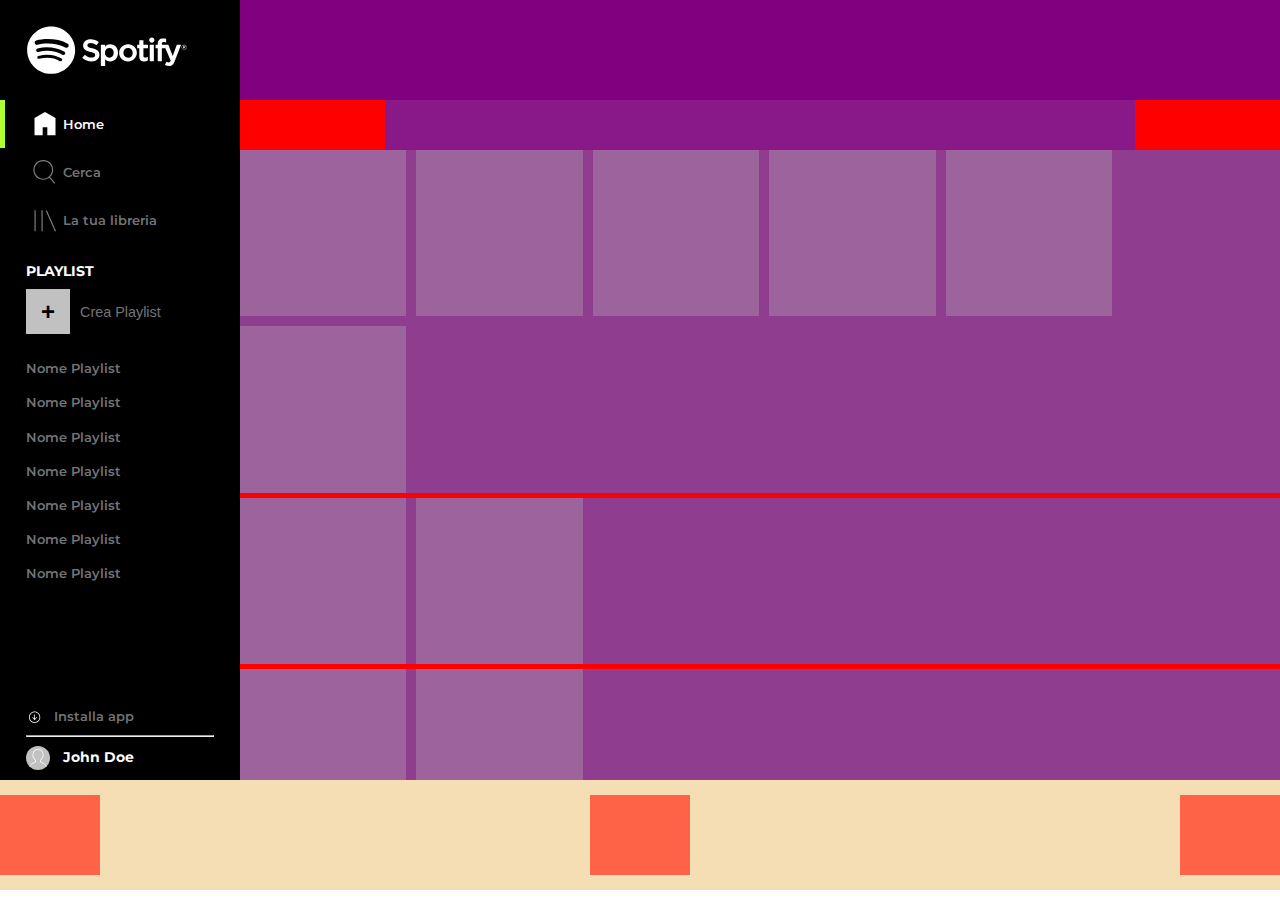
==== index.html @ 7b205184 "Agg. stile e contenuti sezione account della sidebar" ====
<!DOCTYPE html>
<html lang="en">
<head>
    <meta charset="UTF-8">
    <meta http-equiv="X-UA-Compatible" content="IE=edge">
    <meta name="viewport" content="width=device-width, initial-scale=1.0">
    <title>Spotify</title>

    <link rel="icon" type="image/x-icon" href="/img/favicon.ico">

    <!-- CSS -->
    <link rel="stylesheet" href="css/style.css">

    <!-- FontAwesome -->
    <link rel="stylesheet" href="https://cdnjs.cloudflare.com/ajax/libs/font-awesome/6.2.1/css/all.min.css">

    <!-- Font: Montserrat  |  Weights: 400, 500, 600, 700-->
    <link rel="preconnect" href="https://fonts.googleapis.com">
    <link rel="preconnect" href="https://fonts.gstatic.com" crossorigin>
    <link href="https://fonts.googleapis.com/css2?family=Montserrat:wght@400;500;600;700;800&display=swap" rel="stylesheet"> 
</head>
<body>
    <div id="content" class="clearfix">
        <aside>
            <div id="logoContainer">
                <a href="#">
                    <img src="img/logo.svg" alt="Spotify-logo">
                </a>
                <a href="#">
                    <img src="img/logo-small.svg" alt="Spotify-logo-small">
                </a>
            </div> <!-- /logoContainer-->
            <nav id="navbar">
                <ul>
                    <li class="active">
                        <a href="#">
                            <img src="img/home.svg" alt="nav-home">
                            <span>Home</span>
                        </a>
                    </li>
                    <li>
                        <a href="#">
                            <img src="img/search.svg" alt="nav-search">
                            <span>Cerca</span>
                        </a>
                    </li>
                    <li>
                         <a href="#">
                            <img src="img/libreria.svg" alt="nav-library">
                            <span>La tua libreria</span>
                        </a>
                    </li>
                </ul>
            </nav>
            <div id="playlistContainer">
                <h2>PLAYLIST</h2>
                <button>
                    <span>+</span>
                    Crea Playlist
                </button>
                <ul>
                    <li>
                        <a href="#">Nome Playlist</a>
                    </li>
                    <li>
                        <a href="#">Nome Playlist</a>
                    </li>
                    <li>
                        <a href="#">Nome Playlist</a>
                    </li>
                    <li>
                        <a href="#">Nome Playlist</a>
                    </li>
                    <li>
                        <a href="#">Nome Playlist</a>
                    </li>
                    <li>
                        <a href="#">Nome Playlist</a>
                    </li>
                    <li>
                        <a href="#">Nome Playlist</a>
                    </li>
                </ul>
            </div> <!-- /playlistContainer-->
            <div id="accountContainer">
                <a href="#">
                    <img src="img/download.svg" alt="download">
                    Installa app
                </a>
                <hr>
                <div id="account">
                    <span>
                        <img src="img/profile.svg" alt="profile">
                    </span>
                    John Doe
                </div>
            </div>
        </aside><main> <!-- per eliminare i 4px dovuti all'inline block su aside e main-->
            <div id="banner"></div> <!-- /banner-->
            <nav></nav>
            <div class="category">
                <div class="card"></div>
                <div class="card"></div>
                <div class="card"></div>
                <div class="card"></div>
                <div class="card"></div>
                <div class="card"></div>
            </div> <!-- /category-->

            <div class="category">
                <div class="card"></div>
                <div class="card"></div>
            </div> <!-- /category-->

            <div class="category">
                <div class="card"></div>
                <div class="card"></div>
            </div> <!-- /category-->
        </main>
    </div> <!-- /content-->

    <div id="player">
        <div></div>
        <div></div>
        <div></div>
    </div> <!-- /player-->
</body>
</html>
---- css/style.css ----
/* CSS RESET */
* {
    margin: 0;
    padding: 0;
    box-sizing: border-box;
}

/* Approccio Desktop First */

/* Regole Generali */
:root {
    /* Spazi */
    --spacingExtraSmall: 0.6rem;
    --spacingSmall: 1.1rem;
    --spacingMedium: 1.6rem;
    --spacingLarge: 2.8rem;

    /* Colori */
    --textColorPrimary: #ffffff;
    --textColorSecondary: #727479;

    --secondaryColor: #c1c1c1;
    --activeColor: #adff2f;

    --asideBg: #000000;
    --mainBg: #141922;
    --playerBg: #282828;

    /* 
    white: titoli, icone:active, icone(player)
    #727479: sottotitoli, icone:inactive, progress bar bg
    #c1c1c1: progress bar completed, add playlist button
    black: aside
    ##141922: main-bg
    #adff2f: active state
    #282828: player bg
    */

    /* Font Size */
    --fSize-2: 0.8rem;
    --fSize-3: 0.9rem;
}

body {
    font-family: 'Montserrat', sans-serif;
}

.clearfix::after {
    content: "";
    clear: both;
    display: table;
}

a {
    text-decoration: none;
}

h2 {
    color: var(--textColorPrimary);
}

/* --- CONTENT --- */
#content {
    background-color: aquamarine;
    height: calc(100vh - 120px); /* 120px = altezza player*/
}

#content > * {
    display: inline-block;
    height: 100%;
    float: left;
}

/* aside */
#content > aside {
    width: 240px;
    background-color: var(--asideBg);

    min-height: 500px;

    font-weight: 600;
    position: relative;
}

#content > aside #logoContainer {
    height: 100px;
    padding: var(--spacingMedium);
}

#content #logoContainer a:last-child{
    display: none;
}

#content #logoContainer img {
    height: 100%;
}

/* questo vale sia per la lista del nav che per quella delle playlist */
#content > aside ul li a {
    display: inline-block;
    width: 100%;

    font-size: var(--fSize-2);
    color: var(--textColorSecondary);
    transition: all 0.1s;

    padding: var(--spacingExtraSmall) 0;
    padding-left: var(--spacingMedium);
}

#content > aside #navbar a {
    border-left: 5px solid transparent;
}

#content > aside #navbar a > * {
    vertical-align: middle;
}

#content > aside #navbar ul li a img {
    width: 1.8rem;
    filter: brightness(0.5);
}

#content > aside #playlistContainer {
    margin-top: var(--spacingSmall);
}

#content > aside #playlistContainer h2 {
    font-size: var(--fSize-3);
    margin-left: var(--spacingMedium);
    margin-bottom: var(--spacingExtraSmall);
}

#content > aside #playlistContainer button {
    font-size: var(--fSize-3);
    color: var(--textColorSecondary);
    
    display: flex;
    align-items: center;

    border: none;
    background: none;
    cursor: pointer;

    padding-right: var(--spacingExtraSmall);
    margin-left: var(--spacingMedium);
    margin-bottom: var(--spacingSmall);
}

#content > aside #playlistContainer button  span{
    height: var(--spacingLarge);
    aspect-ratio: 1/1;

    background-color: var(--secondaryColor);
    
    font-size: 1.5rem;
    font-weight: bold;
    color: #000000;

    display: flex;
    align-items: center;
    justify-content: center;

    margin-right: var(--spacingExtraSmall);
}

#content > aside #accountContainer {
    position: absolute;
    bottom: 0;
    left: 0;

    width: 100%;

    /* background-color: rgb(88, 215, 88); */
    padding: 0 var(--spacingMedium);
    padding-bottom: var(--spacingExtraSmall);
}

#content > aside #accountContainer > a {
    font-size: var(--fSize-2);
    color: var(--textColorSecondary);
}

#content > aside #accountContainer > a img {
    width: 15px;
    margin-right: var(--spacingExtraSmall);
}

#content > aside #accountContainer > a > *{
   vertical-align: middle;
}
#content > aside #accountContainer hr {
    margin: var(--spacingExtraSmall) 0;
}

#content > aside #accountContainer #account {
    font-size: var(--fSize-3);
    color: var(--textColorPrimary);
    font-weight: 700;
}

#content > aside > div:last-child > #account *{
    vertical-align: middle;
 }

 #content > aside > div:last-child > #account span{
    display: inline-block;
    width: 1.5rem;
    aspect-ratio: 1/1;
    padding: 3px;
    border-radius: 50%;
    background-color: var(--secondaryColor);
    margin-right: var(--spacingExtraSmall);
    overflow: hidden;
 }

#content > aside > div:last-child > #account img {
    width: 100%;
}


/* hover elementi navbar laterale */
#content > aside ul li:hover a {
    color: white;
}

#content > aside nav ul li:hover img {
    filter: brightness(1);
}

/* versione active degli elementi della navbar laterale */
#content > aside #navbar ul li.active a {
    color: var(--textColorPrimary);
    border-color: var(--activeColor);
}

#content > aside #navbar ul li.active a img {
    filter: brightness(1);
}

/* hover pulsante crea playlist */
#content > aside #playlistContainer button:hover {
    background-color: var(--secondaryColor);
}

/* main */
#content > main {
    width: calc(100vw - 240px); /* 250px = larghezza aside*/
    background-color: red;
    overflow: auto;
}

#content > main #banner {
    height: 100px;
    position: sticky;
    top: 0;
    left: 0;

    background-color: purple;
}

#content > main nav {
    max-width: 750px;
    width: 90%;
    margin: 0 auto;

    height: 50px;
    background-color: rgb(137, 25, 137);
}

main .category {
    background-color: rgb(143, 61, 143);
    margin-bottom: 5px;
    display: flex;
    gap: 10px;
    flex-wrap: wrap;
}

main .category .card {
    width: 13vw;
    height: 13vw;
    background-color: rgb(156, 99, 156);
}

/* --- PLAYER --- */
#player {
    background-color: wheat;
    height: 110px;
    width: 100vw;

    display: flex;
    justify-content: space-between;
    align-items: center;
}

#player > div {
    width: 100px;
    height: 80px;
    background-color: tomato;
}





/* Visualizzazione Medium (tablet) */
@media screen and (max-width: 768px) {
    main .category .card {
        width: 15vw;
        height: 15vw;
    }
}

/* Visualizzazione Small (smartphone) */
@media screen and (max-width: 600px) {
    main .category .card {
        width: 24vw;
        height: 24vw;
    }
}

/* Visualizzazione Extra Small (small smartphone) */
@media screen and (max-width: 500px) {
    #content > aside {
        width: fit-content;
    }
    #content > main {
        width: calc(100vw - 50px); /* 50px = larghezza aside*/
    }
    main .category .card {
        width: 38vw;
        height: 38vw;
    }

    #content aside #logoContainer {
        padding: 0 var(--spacingExtraSmall);
        padding-top: var(--spacingExtraSmall);
        height: unset;
    }

    #content #logoContainer a:first-child {
        display: none;
    }
    #content #logoContainer a:last-child {
        display: block;
    }
    #content aside nav ul li a {
        padding-left: var(--spacingExtraSmall);
        padding-right: var(--spacingExtraSmall);

        border-left: none;
    }
    #content aside nav ul span {
        display: none;
    }
    #playlistContainer {
        display: none;
    }
    /* #content > aside > div:last-child #text{
        display: none;
    } */
}
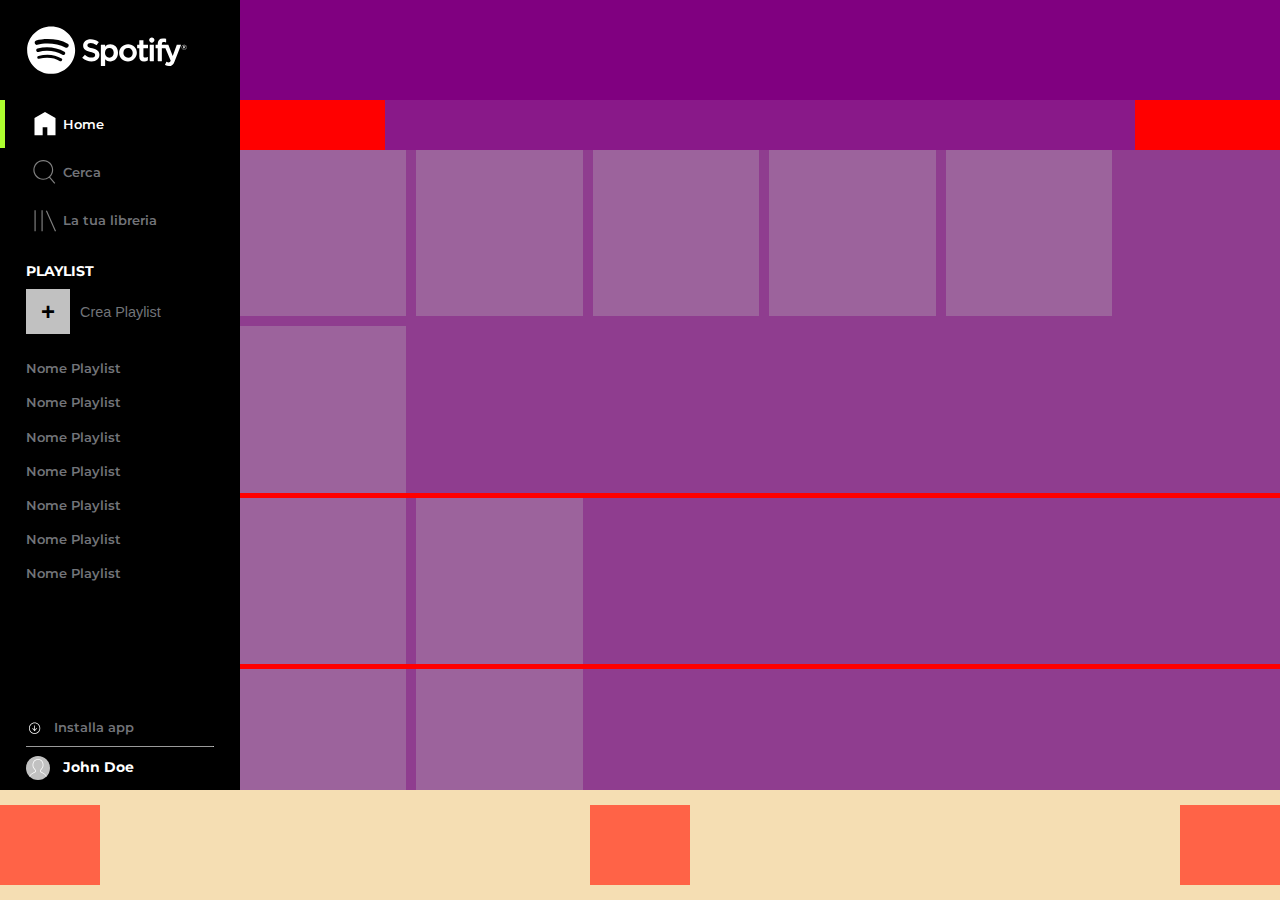
==== commit 097bfd51: "Agg. contenuto e stile per:" ====
--- a/index.html
+++ b/index.html
@@ -95,7 +95,8 @@
                     John Doe
                 </div>
             </div>
-        </aside><main> <!-- per eliminare i 4px dovuti all'inline block su aside e main-->
+        </aside>
+        <main>
             <div id="banner"></div> <!-- /banner-->
             <nav></nav>
             <div class="category">
--- a/css/style.css
+++ b/css/style.css
@@ -62,11 +62,10 @@
 /* --- CONTENT --- */
 #content {
     background-color: aquamarine;
-    height: calc(100vh - 120px); /* 120px = altezza player*/
+    height: calc(100vh - 110px); /* 120px = altezza player*/
 }
 
 #content > * {
-    display: inline-block;
     height: 100%;
     float: left;
 }
@@ -171,7 +170,6 @@
 
     width: 100%;
 
-    /* background-color: rgb(88, 215, 88); */
     padding: 0 var(--spacingMedium);
     padding-bottom: var(--spacingExtraSmall);
 }
@@ -179,6 +177,7 @@
 #content > aside #accountContainer > a {
     font-size: var(--fSize-2);
     color: var(--textColorSecondary);
+    transition: all 0.1s;
 }
 
 #content > aside #accountContainer > a img {
@@ -186,41 +185,40 @@
     margin-right: var(--spacingExtraSmall);
 }
 
-#content > aside #accountContainer > a > *{
+#content > aside #accountContainer > * > *{
    vertical-align: middle;
 }
 #content > aside #accountContainer hr {
     margin: var(--spacingExtraSmall) 0;
+    border-bottom: none;
 }
 
 #content > aside #accountContainer #account {
     font-size: var(--fSize-3);
     color: var(--textColorPrimary);
     font-weight: 700;
-}
-
-#content > aside > div:last-child > #account *{
-    vertical-align: middle;
- }
-
- #content > aside > div:last-child > #account span{
+    cursor: pointer;
+}
+
+ #content > aside #accountContainer #account span{
     display: inline-block;
     width: 1.5rem;
     aspect-ratio: 1/1;
     padding: 3px;
     border-radius: 50%;
+
     background-color: var(--secondaryColor);
     margin-right: var(--spacingExtraSmall);
     overflow: hidden;
  }
 
-#content > aside > div:last-child > #account img {
+#content > aside #accountContainer #account span img {
     width: 100%;
 }
 
-
 /* hover elementi navbar laterale */
-#content > aside ul li:hover a {
+#content > aside ul li:hover a,
+#content > aside #accountContainer > a:hover {
     color: white;
 }
 
@@ -247,7 +245,7 @@
 #content > main {
     width: calc(100vw - 240px); /* 250px = larghezza aside*/
     background-color: red;
-    overflow: auto;
+    overflow-x: auto;
 }
 
 #content > main #banner {
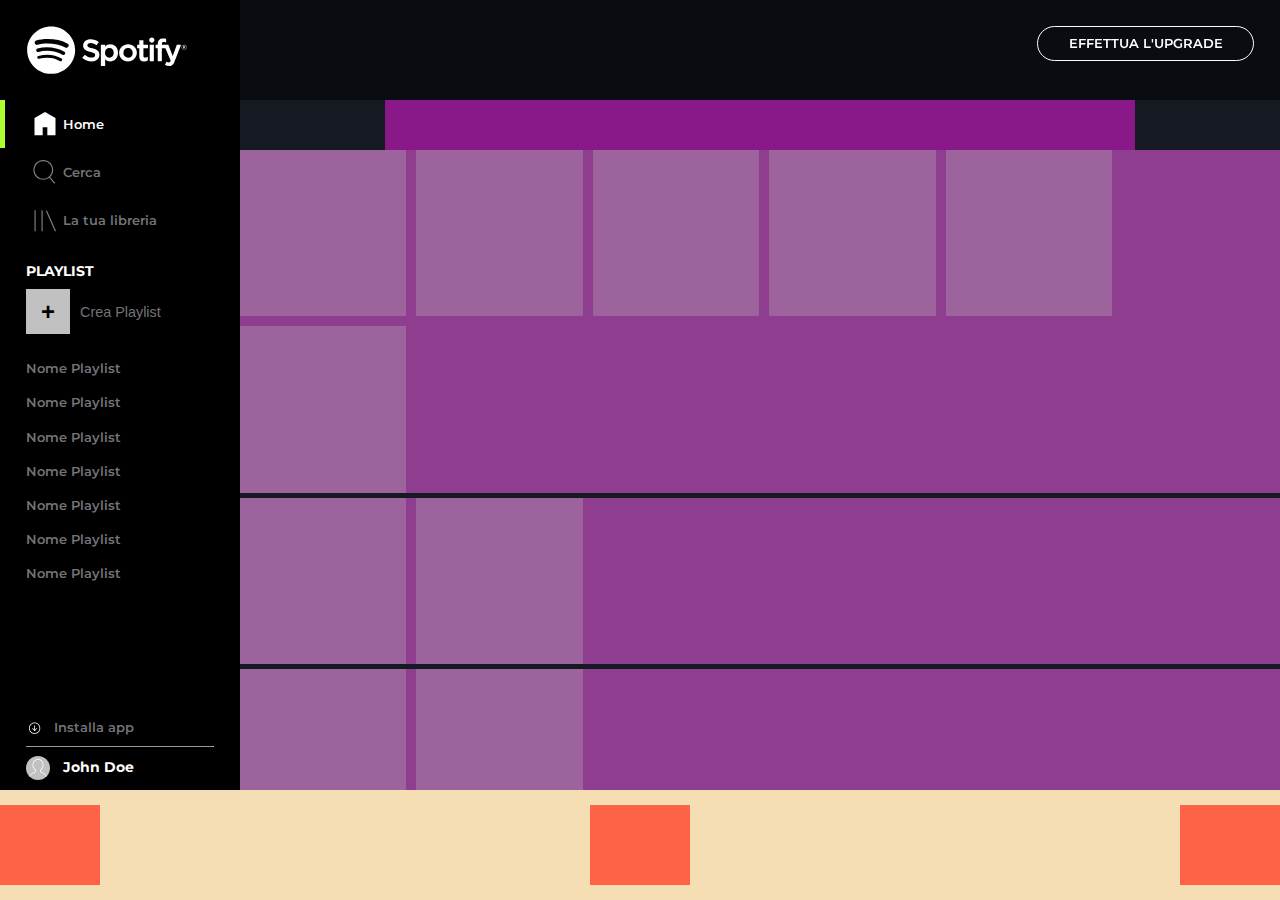
==== commit 944e79c6: "Agg. contenuto e stile banner del main" ====
--- a/index.html
+++ b/index.html
@@ -96,8 +96,11 @@
                 </div>
             </div>
         </aside>
+
         <main>
-            <div id="banner"></div> <!-- /banner-->
+            <div id="banner">
+                <a class="btn" href="#">effettua l'upgrade</a>
+            </div> <!-- /banner-->
             <nav></nav>
             <div class="category">
                 <div class="card"></div>
--- a/css/style.css
+++ b/css/style.css
@@ -244,7 +244,7 @@
 /* main */
 #content > main {
     width: calc(100vw - 240px); /* 250px = larghezza aside*/
-    background-color: red;
+    background-color: var(--mainBg);
     overflow-x: auto;
 }
 
@@ -254,7 +254,26 @@
     top: 0;
     left: 0;
 
-    background-color: purple;
+    background-color: rgba(0, 0, 0, 0.5);
+    text-align: right;
+
+    padding: var(--spacingMedium);
+}
+
+#content > main #banner .btn {
+    display: inline-block;
+    color: var(--textColorPrimary);
+    font-size: var(--fSize-2);
+    font-weight: 600;
+    text-transform: uppercase;
+
+    border: 1px solid currentColor;
+    border-radius: 20px;
+    padding: 0.7em 2.4em;
+}
+
+#banner .btn:hover {
+    transform: scale(1.15);
 }
 
 #content > main nav {
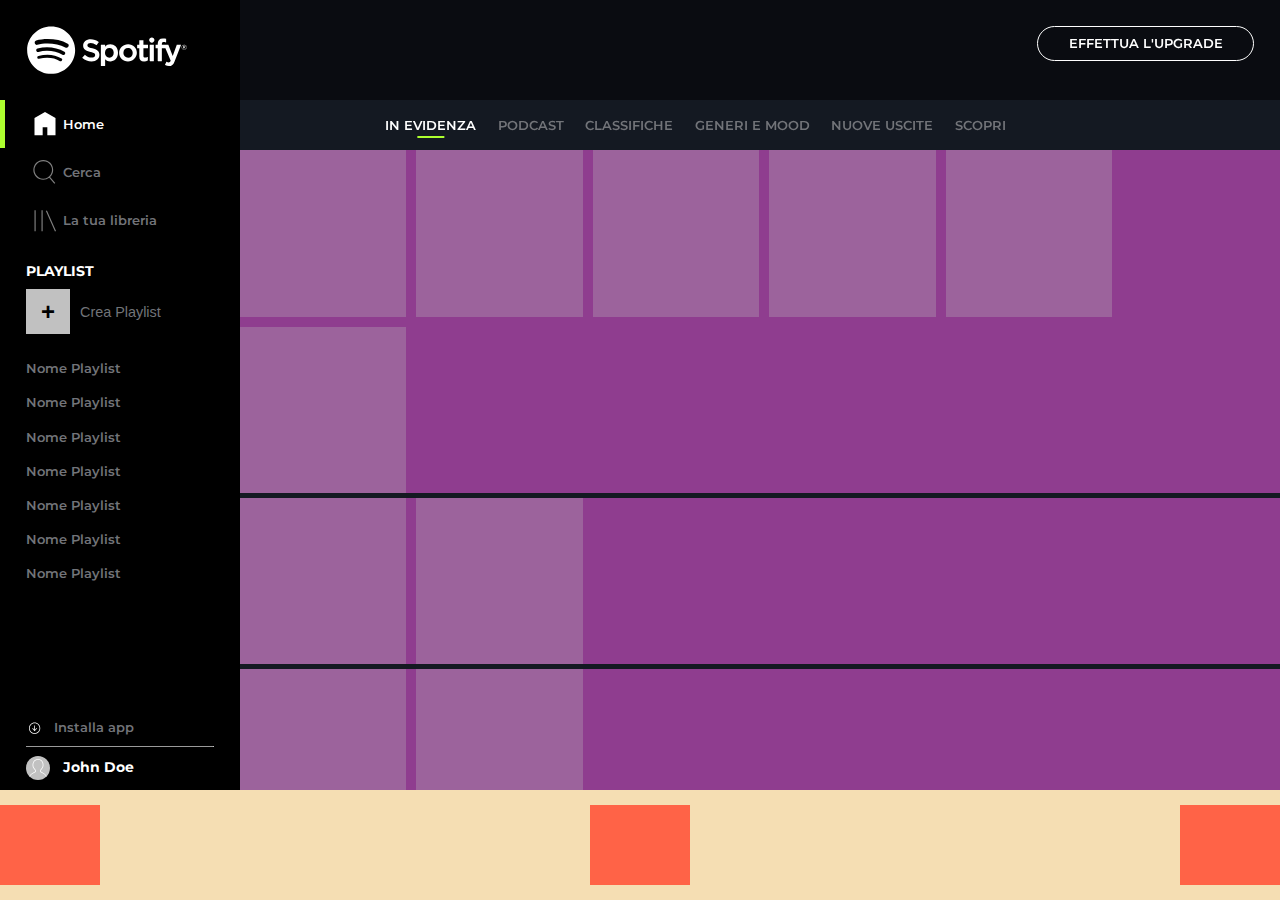
==== commit 8c9bfc98: "-Agg contenuto e stile selector categorie del main -Agg. effetti elementi selector categorie del mai" ====
--- a/index.html
+++ b/index.html
@@ -101,7 +101,16 @@
             <div id="banner">
                 <a class="btn" href="#">effettua l'upgrade</a>
             </div> <!-- /banner-->
-            <nav></nav>
+            <nav class="categorySelector">
+                <ul>
+                    <li class="active">in evidenza</li>
+                    <li>podcast</li>
+                    <li>classifiche</li>
+                    <li>generi e mood</li>
+                    <li>nuove uscite</li>
+                    <li>scopri</li>
+                </ul>
+            </nav>
             <div class="category">
                 <div class="card"></div>
                 <div class="card"></div>
--- a/css/style.css
+++ b/css/style.css
@@ -107,6 +107,10 @@
     padding-left: var(--spacingMedium);
 }
 
+#content > aside #navbar li {
+    position: relative;
+}
+
 #content > aside #navbar a {
     border-left: 5px solid transparent;
 }
@@ -222,14 +226,23 @@
     color: white;
 }
 
-#content > aside nav ul li:hover img {
+#content > aside #navbar ul li:hover img {
     filter: brightness(1);
 }
 
 /* versione active degli elementi della navbar laterale */
 #content > aside #navbar ul li.active a {
     color: var(--textColorPrimary);
-    border-color: var(--activeColor);
+}
+
+#content > aside #navbar ul li.active::before {
+    content: '';
+    position: absolute;
+    top: 0;
+    left: 0;
+    height: 100%;
+    width: 5px;
+    background-color: var(--activeColor);
 }
 
 #content > aside #navbar ul li.active a img {
@@ -276,13 +289,47 @@
     transform: scale(1.15);
 }
 
-#content > main nav {
+#content > main .categorySelector {
     max-width: 750px;
     width: 90%;
     margin: 0 auto;
-
-    height: 50px;
-    background-color: rgb(137, 25, 137);
+}
+
+#content > main .categorySelector li {
+    display: inline-block;
+    list-style: none;
+    text-transform: uppercase;
+    font-size: var(--fSize-2);
+    font-weight: 600;
+    color: var(--textColorSecondary);
+
+    padding: var(--spacingSmall) 0;
+    margin-right: var(--spacingSmall);
+
+    position: relative;
+    cursor: pointer;
+}
+
+/* stato active e hover degli elementi della navbar delle categorie */
+#content > main .categorySelector li.active {
+    color: var(--textColorPrimary);
+}
+
+#content > main .categorySelector li.active::before {
+    content: '';
+    position: absolute;
+    bottom: 25%;
+    left: 50%;
+
+    height: 2px;
+    width: 30%;
+    transform: translateX(-50%);
+
+    background-color: var(--activeColor);
+}
+
+#content > main .categorySelector li:hover {
+    color: var(--textColorPrimary);
 }
 
 main .category {
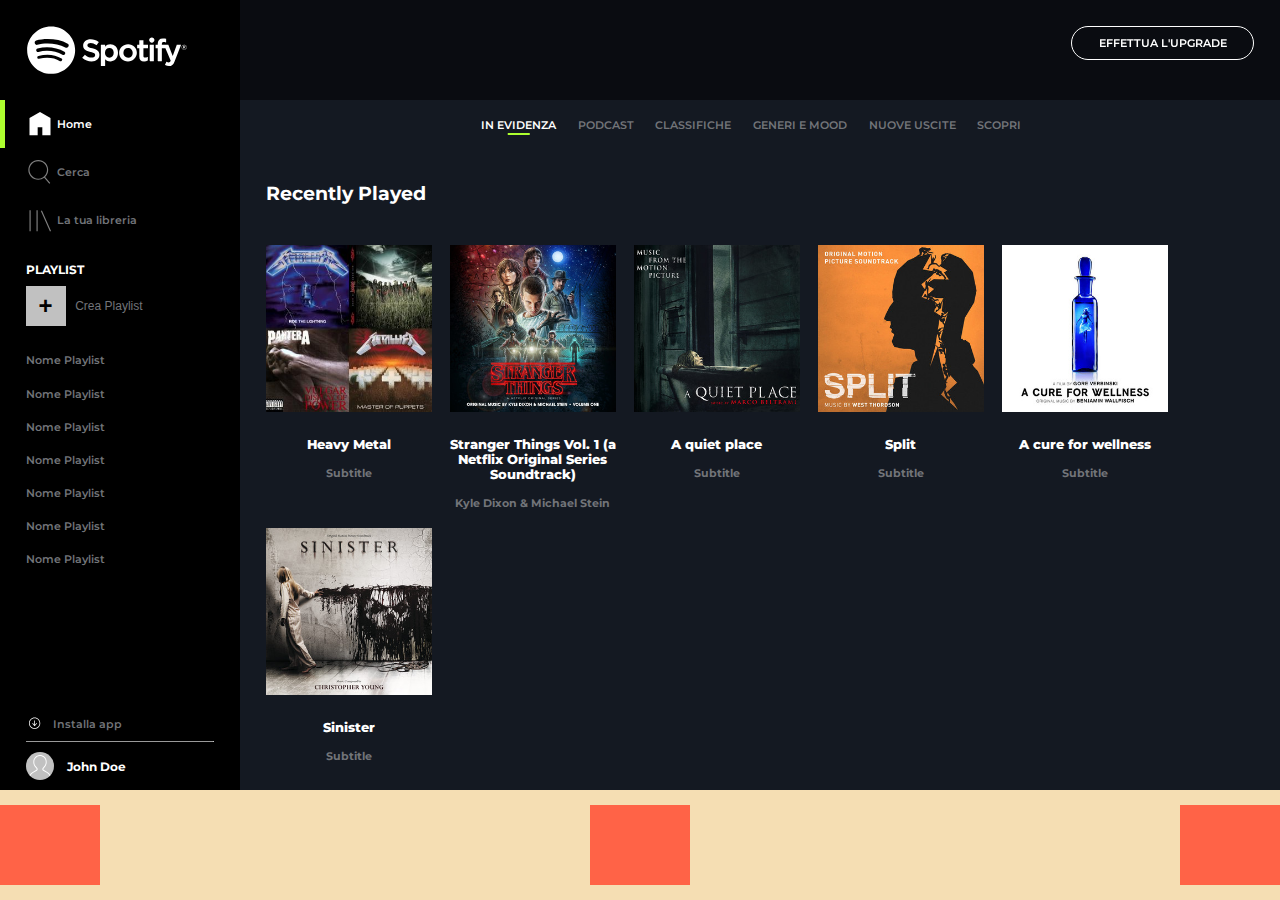
==== commit 7ceaab26: "-Agg. contenuti e stile sezione principale -Agg. effetti hover sezione principale" ====
--- a/index.html
+++ b/index.html
@@ -85,14 +85,14 @@
             <div id="accountContainer">
                 <a href="#">
                     <img src="img/download.svg" alt="download">
-                    Installa app
+                    <span>Installa app</span>
                 </a>
                 <hr>
                 <div id="account">
                     <span>
                         <img src="img/profile.svg" alt="profile">
                     </span>
-                    John Doe
+                    <span>John Doe</span>
                 </div>
             </div>
         </aside>
@@ -101,6 +101,7 @@
             <div id="banner">
                 <a class="btn" href="#">effettua l'upgrade</a>
             </div> <!-- /banner-->
+
             <nav class="categorySelector">
                 <ul>
                     <li class="active">in evidenza</li>
@@ -110,24 +111,110 @@
                     <li>nuove uscite</li>
                     <li>scopri</li>
                 </ul>
-            </nav>
+            </nav> <!-- /categorySelector-->
+
             <div class="category">
-                <div class="card"></div>
-                <div class="card"></div>
-                <div class="card"></div>
-                <div class="card"></div>
-                <div class="card"></div>
-                <div class="card"></div>
+                <div class="infoContainer">
+                    <h2 class="categoryName">Recently Played</h2>
+                </div>
+
+                <div class="albumContainer">
+
+                    <div class="album">
+                        <div class="imgContainer">
+                            <img class="albumCover" src="img/metal_lifting.jpg" alt="metal_lifting">
+                        </div>
+                        <h3 class="albumName">Heavy Metal</h3>
+                        <span class="subtitle">Subtitle</span>
+                    </div> <!-- /album-->
+                    
+                    <div class="album">
+                        <div class="imgContainer">
+                            <img class="albumCover" src="img/stranger.jpeg" alt="stranger_things">
+                        </div>
+                        <h3 class="albumName">Stranger Things Vol. 1 (a Netflix Original Series Soundtrack)</h3>
+                        <span class="subtitle">Kyle Dixon & Michael Stein</span>
+                    </div> <!-- /album-->
+
+                    <div class="album">
+                        <div class="imgContainer">
+                            <img class="albumCover" src="img/aquietplace.jpeg" alt="a_quiet_place">
+                        </div>
+                        <h3 class="albumName">A quiet place</h3>
+                        <span class="subtitle">Subtitle</span>
+                    </div> <!-- /album-->
+
+                    <div class="album">
+                        <div class="imgContainer">
+                            <img class="albumCover" src="img/split.jpeg" alt="split">
+                        </div>
+                        <h3 class="albumName">Split</h3>
+                        <span class="subtitle">Subtitle</span>
+                    </div> <!-- /album-->
+
+                    <div class="album">
+                        <div class="imgContainer">
+                            <img class="albumCover" src="img/cure.jpeg" alt="a_cure_for_wellness">
+                        </div>
+                        <h3 class="albumName">A cure for wellness</h3>
+                        <span class="subtitle">Subtitle</span>
+                    </div> <!-- /album-->
+
+                    <div class="album">
+                        <div class="imgContainer">
+                            <img class="albumCover" src="img/sinister.jpeg" alt="sinister">
+                        </div>
+                        <h3 class="albumName">Sinister</h3>
+                        <span class="subtitle">Subtitle</span>
+                    </div> <!-- /album-->
+
+                </div> <!-- /albumContainer-->
             </div> <!-- /category-->
 
             <div class="category">
-                <div class="card"></div>
-                <div class="card"></div>
+                <div class="infoContainer">
+                    <h2 class="categoryName">Creato per John Doe</h2>
+                    <p>Più ascolti, più accurati saranno i tuoi suggerimenti.</p>
+                </div>
+                <div class="albumContainer">
+
+                    <div class="album">
+                        <div class="imgContainer">
+                            <img class="albumCover" src="img/radar.jpeg" alt="radar">
+                        </div>
+                        <h3 class="albumName">Release Radar</h3>
+                    </div> <!-- /album-->
+
+                    <div class="album">
+                        <div class="imgContainer">
+                            <img class="albumCover" src="img/mixdaily.jpeg" alt="daily-mix">
+                        </div>
+                        <h3 class="albumName">Daily Mix 1</h3>
+                    </div> <!-- /album-->
+
+                </div> <!-- /albumContainer-->
             </div> <!-- /category-->
 
             <div class="category">
-                <div class="card"></div>
-                <div class="card"></div>
+                <div class="infoContainer">
+                    <h2 class="categoryName">Artisti più popolari</h2>
+                    <p>Più ascolti, più accurati saranno i tuoi suggerimenti.</p>
+                </div>
+                <div class="artistContainer">
+                    <div class="artist">
+                        <div class="imgContainer">
+                            <img class="artistPhoto" src="img/youg.jpeg" alt="lana_del_rey">
+                        </div>
+                        <h3 class="artistName">Lana del Rey</h3>
+                    </div> <!-- /album-->
+
+                    <div class="artist">
+                        <div class="imgContainer">
+                            <img class="artistPhoto" src="img/einaudi.jpeg" alt="ludovico_einaudi">
+                        </div>
+                        <h3 class="artistName">Ludovico Einaudi</h3>
+                    </div> <!-- /album-->
+                </div> <!-- /albumContainer-->
             </div> <!-- /category-->
         </main>
     </div> <!-- /content-->
--- a/css/style.css
+++ b/css/style.css
@@ -13,7 +13,7 @@
     --spacingExtraSmall: 0.6rem;
     --spacingSmall: 1.1rem;
     --spacingMedium: 1.6rem;
-    --spacingLarge: 2.8rem;
+    --spacingLarge: 2.5rem;
 
     /* Colori */
     --textColorPrimary: #ffffff;
@@ -26,23 +26,17 @@
     --mainBg: #141922;
     --playerBg: #282828;
 
-    /* 
-    white: titoli, icone:active, icone(player)
-    #727479: sottotitoli, icone:inactive, progress bar bg
-    #c1c1c1: progress bar completed, add playlist button
-    black: aside
-    ##141922: main-bg
-    #adff2f: active state
-    #282828: player bg
-    */
-
     /* Font Size */
-    --fSize-2: 0.8rem;
-    --fSize-3: 0.9rem;
+    --fSize-1: 0.6rem;
+    --fSize-2: 0.7rem;
+    --fSize-3: 0.75rem;
+    --fSize-4: 0.80rem;
+    --fSize-5: 1.2rem;
 }
 
 body {
     font-family: 'Montserrat', sans-serif;
+    height: 100vh;
 }
 
 .clearfix::after {
@@ -109,10 +103,6 @@
 
 #content > aside #navbar li {
     position: relative;
-}
-
-#content > aside #navbar a {
-    border-left: 5px solid transparent;
 }
 
 #content > aside #navbar a > * {
@@ -204,9 +194,9 @@
     cursor: pointer;
 }
 
- #content > aside #accountContainer #account span{
+ #content > aside #accountContainer #account span:first-child {
     display: inline-block;
-    width: 1.5rem;
+    width: 1.8rem;
     aspect-ratio: 1/1;
     padding: 3px;
     border-radius: 50%;
@@ -216,7 +206,7 @@
     overflow: hidden;
  }
 
-#content > aside #accountContainer #account span img {
+#content > aside #accountContainer #account span:first-child img {
     width: 100%;
 }
 
@@ -271,6 +261,7 @@
     text-align: right;
 
     padding: var(--spacingMedium);
+    z-index: 30;
 }
 
 #content > main #banner .btn {
@@ -282,7 +273,7 @@
 
     border: 1px solid currentColor;
     border-radius: 20px;
-    padding: 0.7em 2.4em;
+    padding: 0.8em 2.4em;
 }
 
 #banner .btn:hover {
@@ -293,6 +284,7 @@
     max-width: 750px;
     width: 90%;
     margin: 0 auto;
+    text-align: center;
 }
 
 #content > main .categorySelector li {
@@ -303,7 +295,8 @@
     font-weight: 600;
     color: var(--textColorSecondary);
 
-    padding: var(--spacingSmall) 0;
+    padding-top: var(--spacingSmall);
+    padding-bottom: var(--spacingExtraSmall);
     margin-right: var(--spacingSmall);
 
     position: relative;
@@ -318,7 +311,7 @@
 #content > main .categorySelector li.active::before {
     content: '';
     position: absolute;
-    bottom: 25%;
+    bottom: 15%;
     left: 50%;
 
     height: 2px;
@@ -332,18 +325,87 @@
     color: var(--textColorPrimary);
 }
 
+/* sezione degli album */
 main .category {
-    background-color: rgb(143, 61, 143);
-    margin-bottom: 5px;
+    margin: 0 var(--spacingMedium);
+}
+
+main .infoContainer {
+    margin: var(--spacingLarge) 0;
+}
+
+main .infoContainer h2 {
+    font-size: var(--fSize-5);
+    margin-bottom: var(--spacingExtraSmall);
+}
+
+main .category .albumContainer,
+main .category .artistContainer {
     display: flex;
-    gap: 10px;
+    gap: var(--spacingSmall);
     flex-wrap: wrap;
 }
 
-main .category .card {
+main .category .album,
+main .category .artist {
     width: 13vw;
-    height: 13vw;
-    background-color: rgb(156, 99, 156);
+    text-align: center;
+    cursor: pointer;
+    /* position: relative; */
+}
+
+main .category .album .albumCover,
+main .category .artist .artistPhoto {
+    width: 100%;
+    display: block;
+    margin-bottom: var(--spacingMedium);
+}
+
+main .category .album .albumName,
+main .category .artist .artistName {
+    font-size: var(--fSize-4);
+    font-weight: 800;
+    color: var(--textColorPrimary);
+    margin-bottom: var(--spacingExtraSmall);
+}
+
+main .infoContainer p,
+main .category .album .subtitle {
+    color: var(--textColorSecondary);
+    font-weight: 700;
+    font-size: var(--fSize-2);
+}
+
+/* Album e artist hover effects */
+main .category .imgContainer {
+    position: relative;
+}
+
+main .category .album:hover .imgContainer::before,
+main .category .artist:hover .imgContainer::before {
+    content: '';
+    position: absolute;
+    bottom: 0;
+    left: 0;
+    width: 100%;
+    height: 100%;
+    background-color: rgba(0, 0, 0, 0.6);
+    z-index: 4;
+}
+
+main .category .album:hover .imgContainer::after,
+main .category .artist:hover .imgContainer::after {
+    font-family: FontAwesome;
+    content: '\f144';
+    position: absolute;
+    top: 50%;
+    left: 50%;
+    transform: translate(-50%, -50%);
+    
+
+    color: var(--textColorPrimary);
+    font-size: 2.5rem;
+    z-index: 5;
 }
 
 /* --- PLAYER --- */
@@ -364,22 +426,38 @@
 }
 
 
-
-
+/* ----------------------------- */
+/*         MEDIA QUERIES         */
+/* ------------------------------ */
+
+@media screen and (max-width: 1100px) {
+    main > .category .albumContainer .album {
+        width: 16vw;
+    }
+}
 
 /* Visualizzazione Medium (tablet) */
 @media screen and (max-width: 768px) {
-    main .category .card {
-        width: 15vw;
-        height: 15vw;
+    main > .category .albumContainer .album {
+        width: 14vw;
+    }
+
+    main .category .albumContainer,
+    main .category .artistContainer {
+        gap: var(--spacingExtraSmall);
+}
+}
+
+@media screen and (max-width: 680px) {
+    main > .category .albumContainer .album {
+        width: 17vw;
     }
 }
 
 /* Visualizzazione Small (smartphone) */
-@media screen and (max-width: 600px) {
-    main .category .card {
-        width: 24vw;
-        height: 24vw;
+@media screen and (max-width: 590px) {
+    main > .category .albumContainer .album  {
+        width: 22vw;
     }
 }
 
@@ -388,12 +466,13 @@
     #content > aside {
         width: fit-content;
     }
+
     #content > main {
-        width: calc(100vw - 50px); /* 50px = larghezza aside*/
-    }
-    main .category .card {
-        width: 38vw;
-        height: 38vw;
+        width: calc(100vw - 1.8rem - (var(--spacingExtraSmall) * 2)); /*1.8rem = larghezza icone  |  var * 2 = padding laterali*/
+    }
+
+    main > .category .albumContainer .album  {
+        width: 37vw;
     }
 
     #content aside #logoContainer {
@@ -405,22 +484,51 @@
     #content #logoContainer a:first-child {
         display: none;
     }
+
     #content #logoContainer a:last-child {
         display: block;
     }
+
     #content aside nav ul li a {
         padding-left: var(--spacingExtraSmall);
         padding-right: var(--spacingExtraSmall);
-
-        border-left: none;
-    }
-    #content aside nav ul span {
+    }
+
+    #content aside #navbar ul span {
         display: none;
     }
+
+    #content aside #navbar ul li.active::before {
+        content: unset;
+    }
+
     #playlistContainer {
         display: none;
     }
-    /* #content > aside > div:last-child #text{
+
+    #content > aside #accountContainer {
+        padding: 0 var(--spacingExtraSmall);
+        padding-bottom: var(--spacingExtraSmall);
+    }
+
+    #content > aside #accountContainer > a {
+        display: block;
+        margin: 0 auto;
+        width: fit-content;
+        margin-bottom: var(--spacingExtraSmall);
+    }
+
+    #content > aside #accountContainer > a img {
+        margin-right: 0;
+    }
+
+    #content > aside #accountContainer > a span,
+    #content > aside #accountContainer hr,
+    #content > aside #accountContainer #account span:last-child {
         display: none;
-    } */
+    }
+
+    #content > aside #accountContainer #account span:first-child {
+        margin: 0;
+    }
 }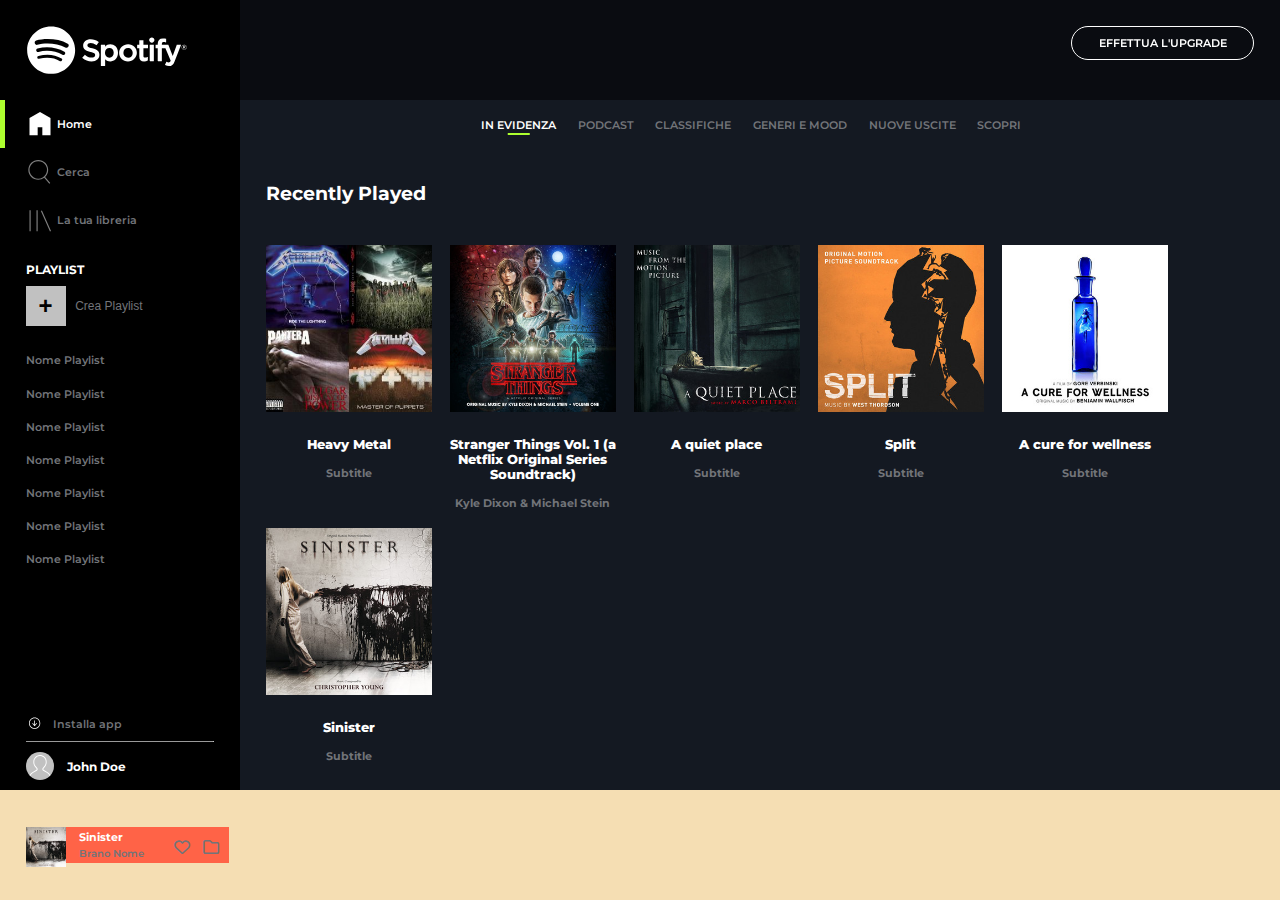
==== commit 9088b002: "Agg. contenuti e stile sezione sinistra player" ====
--- a/index.html
+++ b/index.html
@@ -220,9 +220,23 @@
     </div> <!-- /content-->
 
     <div id="player">
-        <div></div>
-        <div></div>
-        <div></div>
+        <div id="playing">
+            <div class="song">
+                <div class="imgContainer">
+                    <img src="img/sinister.jpeg" alt="sinister">
+                </div>
+                <div class="infoContainer">
+                    <h4 class="songName">Sinister</h4>
+                    <span class="subtitle">Brano Nome</span>
+                </div>
+            </div>
+            <div class="addTo">
+                <i class="fa-regular fa-heart"></i>
+                <i class="fa-regular fa-folder"></i>
+            </div>
+        </div>
+        <div id="controlsCenter"></div>
+        <div id="controlsRight"></div>
     </div> <!-- /player-->
 </body>
 </html>--- a/css/style.css
+++ b/css/style.css
@@ -413,6 +413,7 @@
     background-color: wheat;
     height: 110px;
     width: 100vw;
+    padding: 0 var(--spacingMedium);
 
     display: flex;
     justify-content: space-between;
@@ -420,11 +421,52 @@
 }
 
 #player > div {
-    width: 100px;
-    height: 80px;
+    /* width: 100px;
+    height: 80px; */
     background-color: tomato;
 }
 
+#player #playing > div {
+    display: inline-block;
+    margin-bottom: -4px;
+    vertical-align: middle;
+}
+
+#player #playing .song > * {
+    display: inline-block;
+    vertical-align: middle;
+    font-weight: 600;
+}
+
+#player #playing .imgContainer {
+    width: var(--spacingLarge);
+    margin-right: var(--spacingExtraSmall);
+}
+
+#player #playing .infoContainer .songName {
+    color: var(--textColorPrimary);
+    font-size: var(--fSize-2);
+    line-height: 0.8em;
+}
+
+#player #playing .infoContainer .subtitle {
+    color: var(--textColorSecondary);
+    font-size: var(--fSize-1);
+}
+
+#player #playing img {
+    width: 100%;
+    display: block;
+}
+
+#player #playing .addTo {
+    margin-left: var(--spacingMedium);
+    color: var(--textColorSecondary);
+}
+
+#player #playing .addTo i {
+    margin-right: var(--spacingExtraSmall);
+}
 
 /* ----------------------------- */
 /*         MEDIA QUERIES         */
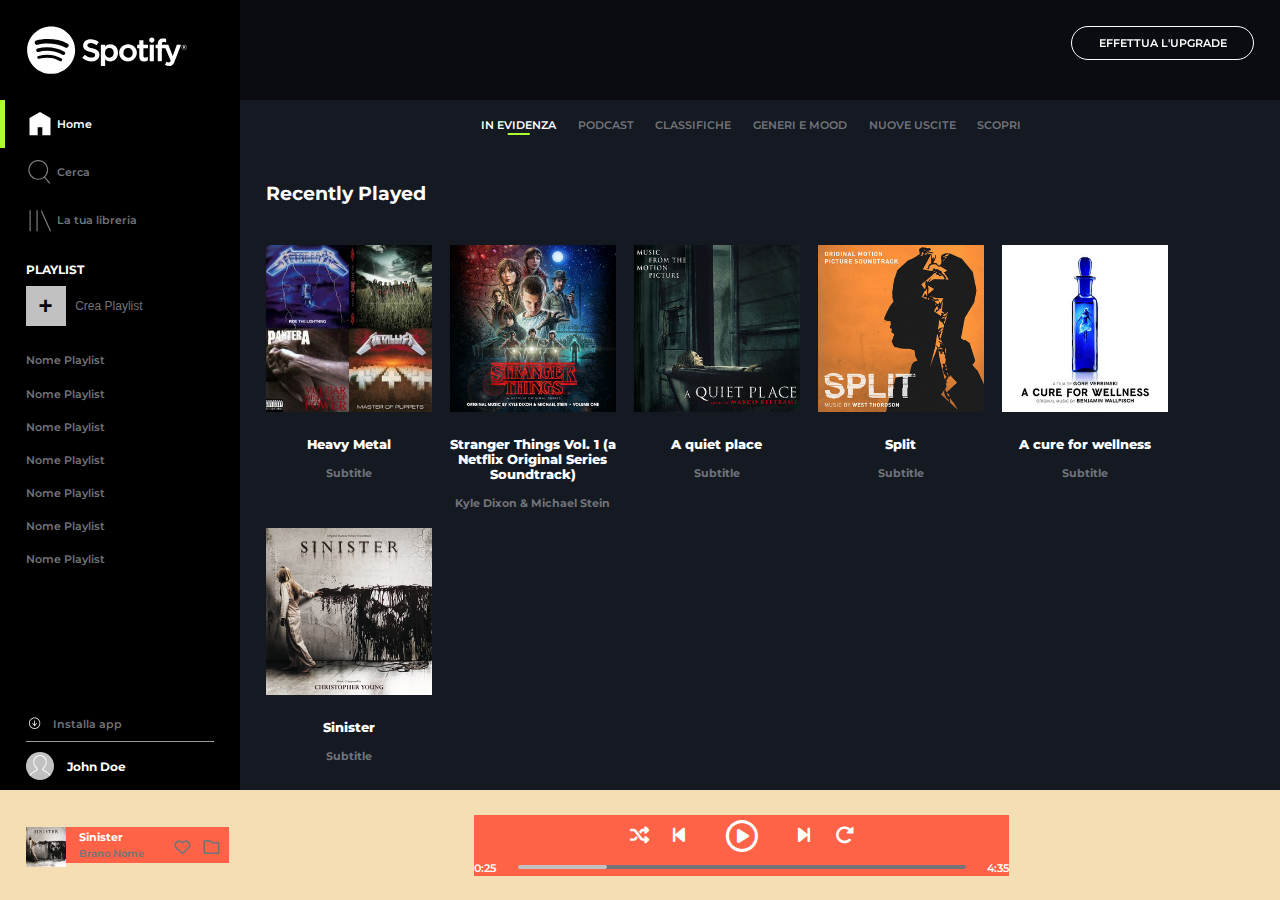
==== commit 90779be7: "Agg. contenuti e stile sezione centrale player" ====
--- a/index.html
+++ b/index.html
@@ -235,7 +235,20 @@
                 <i class="fa-regular fa-folder"></i>
             </div>
         </div>
-        <div id="controlsCenter"></div>
+        <div id="controlsCenter">
+            <div class="buttons">
+                <i class="fa-solid fa-shuffle"></i>
+                <i class="fa-solid fa-backward-step"></i>
+                <i class="fa-regular fa-circle-play play"></i>
+                <i class="fa-solid fa-forward-step"></i>
+                <i class="fa-solid fa-rotate-right"></i>
+            </div>
+            <div class="barContainer">
+                <span>0:25</span>
+                <div class="bar"></div>
+                <span>4:35</span>
+            </div>
+        </div>
         <div id="controlsRight"></div>
     </div> <!-- /player-->
 </body>
--- a/css/style.css
+++ b/css/style.css
@@ -468,6 +468,57 @@
     margin-right: var(--spacingExtraSmall);
 }
 
+#player #controlsCenter .buttons {
+    color: var(--textColorPrimary);
+    font-size: var(--fSize-5);
+    text-align: center;
+}
+
+#player #controlsCenter .buttons i {
+    vertical-align: middle;
+    cursor: pointer;
+    padding: 5px;
+}
+
+#player #controlsCenter .buttons i:first-child,
+#player #controlsCenter .buttons i:nth-of-type(4) {
+    margin-right: var(--spacingExtraSmall);
+}
+
+#player #controlsCenter .buttons .play {
+    margin: 0 var(--spacingMedium);
+    font-size: 2rem;
+}
+
+
+#player #controlsCenter .barContainer > * {
+    vertical-align: middle;
+    color: var(--textColorPrimary);
+    font-size: var(--fSize-2);
+    font-weight: 600;
+}
+
+#player #controlsCenter .barContainer .bar {
+    display: inline-block;
+    width: 35vw;
+    height: 4px;
+    border-radius: 2px;
+    margin: 0 var(--spacingSmall);
+    background-color: var(--textColorSecondary);
+    position: relative;
+}
+
+#player #controlsCenter .barContainer .bar::before {
+    content: '';
+    height: 100%;
+    width: 20%;
+    background-color: var(--secondaryColor);
+    position: absolute;
+    top: 0;
+    left: 0;
+    border-radius: inherit;
+}
+
 /* ----------------------------- */
 /*         MEDIA QUERIES         */
 /* ------------------------------ */
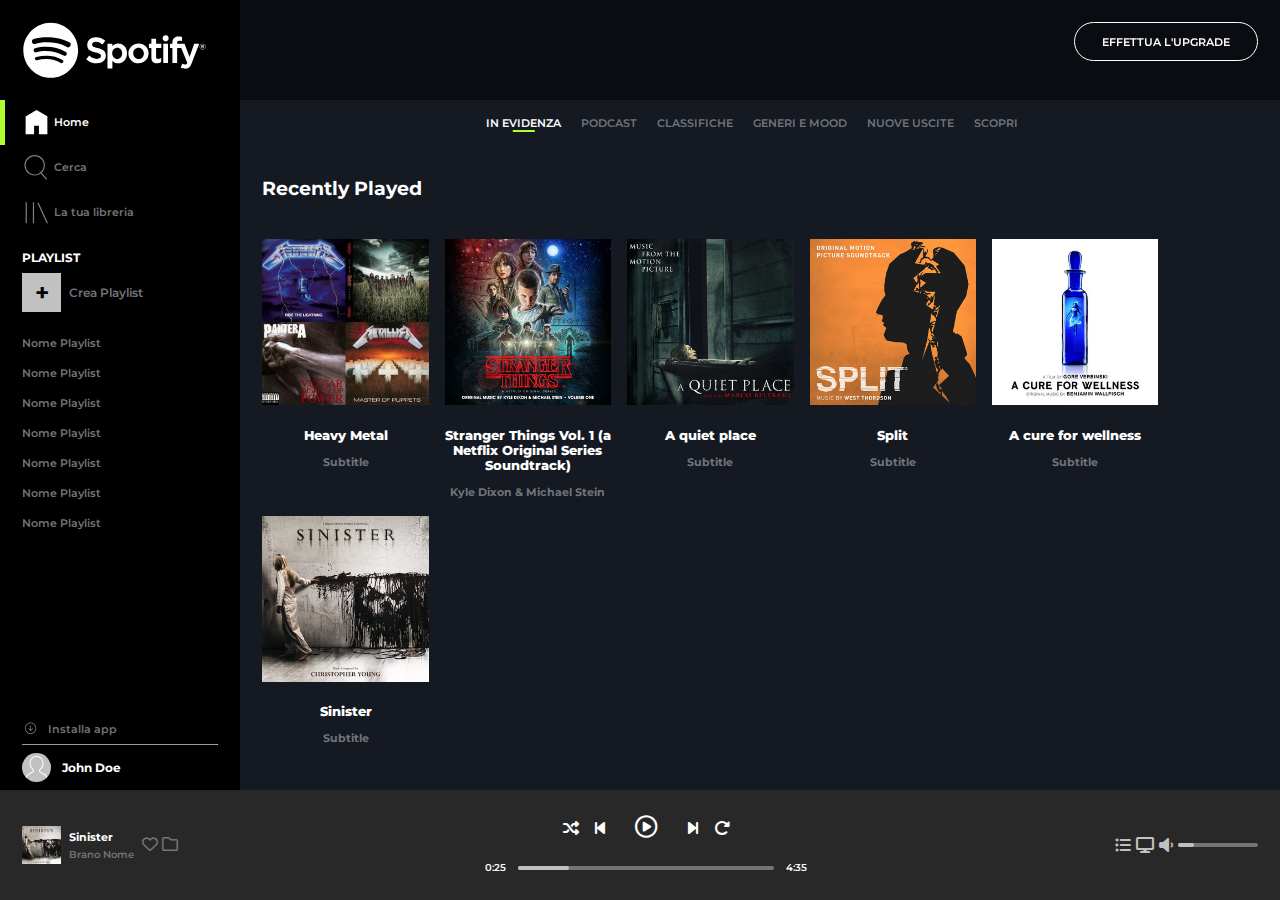
==== commit 0b801d48: "-Agg. contenuti e stile sezione destra player -Agg. funzione scroll alla sezione playlist -Agg. effe" ====
--- a/index.html
+++ b/index.html
@@ -20,16 +20,23 @@
     <link href="https://fonts.googleapis.com/css2?family=Montserrat:wght@400;500;600;700;800&display=swap" rel="stylesheet"> 
 </head>
 <body>
+
     <div id="content" class="clearfix">
+
         <aside>
+
             <div id="logoContainer">
-                <a href="#">
+
+                <a class="largeLogo" href="#">
                     <img src="img/logo.svg" alt="Spotify-logo">
                 </a>
-                <a href="#">
+
+                <a class="smallLogo" href="#">
                     <img src="img/logo-small.svg" alt="Spotify-logo-small">
                 </a>
+
             </div> <!-- /logoContainer-->
+
             <nav id="navbar">
                 <ul>
                     <li class="active">
@@ -52,12 +59,16 @@
                     </li>
                 </ul>
             </nav>
+
             <div id="playlistContainer">
+
                 <h2>PLAYLIST</h2>
+
                 <button>
                     <span>+</span>
                     Crea Playlist
                 </button>
+
                 <ul>
                     <li>
                         <a href="#">Nome Playlist</a>
@@ -80,24 +91,33 @@
                     <li>
                         <a href="#">Nome Playlist</a>
                     </li>
+                    
                 </ul>
+
             </div> <!-- /playlistContainer-->
+
             <div id="accountContainer">
+
                 <a href="#">
                     <img src="img/download.svg" alt="download">
                     <span>Installa app</span>
                 </a>
+
                 <hr>
+
                 <div id="account">
                     <span>
                         <img src="img/profile.svg" alt="profile">
                     </span>
                     <span>John Doe</span>
                 </div>
+
             </div>
+
         </aside>
 
         <main>
+
             <div id="banner">
                 <a class="btn" href="#">effettua l'upgrade</a>
             </div> <!-- /banner-->
@@ -114,6 +134,7 @@
             </nav> <!-- /categorySelector-->
 
             <div class="category">
+
                 <div class="infoContainer">
                     <h2 class="categoryName">Recently Played</h2>
                 </div>
@@ -216,40 +237,60 @@
                     </div> <!-- /album-->
                 </div> <!-- /albumContainer-->
             </div> <!-- /category-->
+
         </main>
+
     </div> <!-- /content-->
 
     <div id="player">
+
         <div id="playing">
-            <div class="song">
-                <div class="imgContainer">
-                    <img src="img/sinister.jpeg" alt="sinister">
-                </div>
-                <div class="infoContainer">
-                    <h4 class="songName">Sinister</h4>
-                    <span class="subtitle">Brano Nome</span>
-                </div>
-            </div>
+
+            <div class="imgContainer">
+                <img src="img/sinister.jpeg" alt="sinister">
+            </div> <!-- /imgContainer-->
+
+            <div class="infoContainer">
+                <h4 class="songName">Sinister</h4>
+                <span class="subtitle">Brano Nome</span>
+            </div> <!-- /infoContainer-->
+
             <div class="addTo">
                 <i class="fa-regular fa-heart"></i>
                 <i class="fa-regular fa-folder"></i>
-            </div>
-        </div>
+            </div> <!-- /addTo-->
+
+        </div> <!-- /playing-->
+
         <div id="controlsCenter">
+
             <div class="buttons">
                 <i class="fa-solid fa-shuffle"></i>
                 <i class="fa-solid fa-backward-step"></i>
                 <i class="fa-regular fa-circle-play play"></i>
                 <i class="fa-solid fa-forward-step"></i>
                 <i class="fa-solid fa-rotate-right"></i>
-            </div>
+            </div> <!-- /buttons-->
+
             <div class="barContainer">
                 <span>0:25</span>
                 <div class="bar"></div>
                 <span>4:35</span>
-            </div>
+            </div> <!-- /barContainer-->
+
+        </div> <!-- /controlsCenter-->
+
+        <div id="controlsRight">
+            
+            <i class="fa-solid fa-list-ul"></i>
+            <i class="fa-solid fa-display"></i>
+            <i class="fa-solid fa-volume-low"></i>
+         
+            <div class="bar"></div>
+            
         </div>
-        <div id="controlsRight"></div>
+
     </div> <!-- /player-->
+
 </body>
 </html>--- a/css/style.css
+++ b/css/style.css
@@ -10,10 +10,10 @@
 /* Regole Generali */
 :root {
     /* Spazi */
-    --spacingExtraSmall: 0.6rem;
-    --spacingSmall: 1.1rem;
-    --spacingMedium: 1.6rem;
-    --spacingLarge: 2.5rem;
+    --spacingExtraSmall: 0.5rem;
+    --spacingSmall: 1rem;
+    --spacingMedium: 1.4rem;
+    --spacingLarge: 2.4rem;
 
     /* Colori */
     --textColorPrimary: #ffffff;
@@ -37,6 +37,7 @@
 body {
     font-family: 'Montserrat', sans-serif;
     height: 100vh;
+    overflow: hidden;
 }
 
 .clearfix::after {
@@ -53,9 +54,11 @@
     color: var(--textColorPrimary);
 }
 
-/* --- CONTENT --- */
+/* ----------------------------- */
+/*            CONTENT            */
+/* ----------------------------- */
 #content {
-    background-color: aquamarine;
+    background-color: var(--mainBg);
     height: calc(100vh - 110px); /* 120px = altezza player*/
 }
 
@@ -64,32 +67,36 @@
     float: left;
 }
 
-/* aside */
-#content > aside {
+/* --- ASIDE --- */
+#content aside {
     width: 240px;
+    height: 100%;
+
+    font-weight: 600;
     background-color: var(--asideBg);
-
-    min-height: 500px;
-
-    font-weight: 600;
+    
     position: relative;
-}
-
-#content > aside #logoContainer {
+
+    display: flex;
+    flex-direction: column;
+    overflow: hidden;
+}
+
+#content aside #logoContainer {
     height: 100px;
     padding: var(--spacingMedium);
 }
 
-#content #logoContainer a:last-child{
+#content aside #logoContainer .smallLogo{
     display: none;
 }
 
-#content #logoContainer img {
+#content aside #logoContainer img {
     height: 100%;
 }
 
 /* questo vale sia per la lista del nav che per quella delle playlist */
-#content > aside ul li a {
+#content aside ul li a {
     display: inline-block;
     width: 100%;
 
@@ -101,32 +108,45 @@
     padding-left: var(--spacingMedium);
 }
 
-#content > aside #navbar li {
+/* navbar dell'aside */
+#content aside #navbar li {
     position: relative;
 }
 
-#content > aside #navbar a > * {
+#content aside #navbar li a > * {
     vertical-align: middle;
 }
 
-#content > aside #navbar ul li a img {
+#content aside #navbar ul li a img {
     width: 1.8rem;
     filter: brightness(0.5);
 }
 
-#content > aside #playlistContainer {
+/* sezione playlist */
+#content aside #playlistContainer {
+    display: flex;
+    flex-direction: column;
+    flex-grow: 1;
+}
+
+#content aside #playlistContainer {
     margin-top: var(--spacingSmall);
-}
-
-#content > aside #playlistContainer h2 {
+    overflow: hidden;
+}
+
+#content aside #playlistContainer h2 {
     font-size: var(--fSize-3);
     margin-left: var(--spacingMedium);
     margin-bottom: var(--spacingExtraSmall);
 }
 
-#content > aside #playlistContainer button {
+#content aside #playlistContainer button {
     font-size: var(--fSize-3);
+    font-weight: 600;
     color: var(--textColorSecondary);
+    font-family: 'Montserrat', sans-serif;  /*la font family non era stata applicata al button (?)*/
+
+    width: fit-content;
     
     display: flex;
     align-items: center;
@@ -140,7 +160,7 @@
     margin-bottom: var(--spacingSmall);
 }
 
-#content > aside #playlistContainer button  span{
+#content aside #playlistContainer button span{
     height: var(--spacingLarge);
     aspect-ratio: 1/1;
 
@@ -157,44 +177,48 @@
     margin-right: var(--spacingExtraSmall);
 }
 
-#content > aside #accountContainer {
-    position: absolute;
-    bottom: 0;
-    left: 0;
-
-    width: 100%;
-
+#content aside #playlistContainer ul {
+    overflow: auto;
+}
+
+/* sezione account in basso nell'aside */
+#content aside #accountContainer {
     padding: 0 var(--spacingMedium);
-    padding-bottom: var(--spacingExtraSmall);
-}
-
-#content > aside #accountContainer > a {
+    margin-bottom: var(--spacingExtraSmall);
+
+    box-shadow: 0px -10px 50px 10px;
+}
+
+#content aside #accountContainer > a{
     font-size: var(--fSize-2);
     color: var(--textColorSecondary);
     transition: all 0.1s;
 }
 
-#content > aside #accountContainer > a img {
+#content aside #accountContainer > a img {
     width: 15px;
     margin-right: var(--spacingExtraSmall);
-}
-
-#content > aside #accountContainer > * > *{
+    filter: brightness(0.5);
+    transition: all 0.1s;
+}
+
+#content aside #accountContainer > * > *{
    vertical-align: middle;
 }
-#content > aside #accountContainer hr {
+#content aside #accountContainer hr {
     margin: var(--spacingExtraSmall) 0;
     border-bottom: none;
 }
 
-#content > aside #accountContainer #account {
+#content aside #accountContainer #account {
     font-size: var(--fSize-3);
     color: var(--textColorPrimary);
     font-weight: 700;
     cursor: pointer;
 }
 
- #content > aside #accountContainer #account span:first-child {
+#content aside #accountContainer #account span:first-child {
+    /* icona utente */
     display: inline-block;
     width: 1.8rem;
     aspect-ratio: 1/1;
@@ -206,26 +230,31 @@
     overflow: hidden;
  }
 
-#content > aside #accountContainer #account span:first-child img {
+#content aside #accountContainer #account span:first-child img {
     width: 100%;
 }
 
 /* hover elementi navbar laterale */
-#content > aside ul li:hover a,
-#content > aside #accountContainer > a:hover {
+#content aside ul li:hover a,
+#content aside #accountContainer > a:hover {
     color: white;
 }
 
-#content > aside #navbar ul li:hover img {
+#content aside #navbar ul li:hover img,
+#content aside #accountContainer > a:hover img {
     filter: brightness(1);
 }
 
 /* versione active degli elementi della navbar laterale */
-#content > aside #navbar ul li.active a {
-    color: var(--textColorPrimary);
-}
-
-#content > aside #navbar ul li.active::before {
+#content aside #navbar ul li.active a {
+    color: var(--textColorPrimary);
+}
+
+#content aside #navbar ul li.active a img {
+    filter: brightness(1);
+}
+
+#content aside #navbar ul li.active::before {
     content: '';
     position: absolute;
     top: 0;
@@ -235,61 +264,61 @@
     background-color: var(--activeColor);
 }
 
-#content > aside #navbar ul li.active a img {
-    filter: brightness(1);
-}
-
 /* hover pulsante crea playlist */
-#content > aside #playlistContainer button:hover {
-    background-color: var(--secondaryColor);
-}
-
-/* main */
-#content > main {
-    width: calc(100vw - 240px); /* 250px = larghezza aside*/
+#content aside #playlistContainer button:hover {
+    color: var(--textColorPrimary);
+}
+
+/* --- MAIN --- */
+#content main {
+    width: calc(100vw - 240px); /* 240px = larghezza aside*/
     background-color: var(--mainBg);
-    overflow-x: auto;
-}
-
-#content > main #banner {
+    overflow-y: auto;
+}
+
+/* banner con call to action del main */
+#content main #banner {
     height: 100px;
     position: sticky;
     top: 0;
     left: 0;
 
+    text-align: right;
     background-color: rgba(0, 0, 0, 0.5);
-    text-align: right;
 
     padding: var(--spacingMedium);
     z-index: 30;
 }
 
-#content > main #banner .btn {
+#content main #banner .btn {
     display: inline-block;
-    color: var(--textColorPrimary);
+    
     font-size: var(--fSize-2);
     font-weight: 600;
     text-transform: uppercase;
+    color: var(--textColorPrimary);
 
     border: 1px solid currentColor;
     border-radius: 20px;
-    padding: 0.8em 2.4em;
-}
-
-#banner .btn:hover {
+    padding: 1em 2.4em;
+}
+
+#content main #banner .btn:hover {
     transform: scale(1.15);
 }
 
-#content > main .categorySelector {
+/* selettore di categorie in alto nel main */
+#content main .categorySelector {
     max-width: 750px;
     width: 90%;
     margin: 0 auto;
     text-align: center;
 }
 
-#content > main .categorySelector li {
+#content main .categorySelector li {
     display: inline-block;
     list-style: none;
+
     text-transform: uppercase;
     font-size: var(--fSize-2);
     font-weight: 600;
@@ -303,12 +332,12 @@
     cursor: pointer;
 }
 
-/* stato active e hover degli elementi della navbar delle categorie */
-#content > main .categorySelector li.active {
-    color: var(--textColorPrimary);
-}
-
-#content > main .categorySelector li.active::before {
+/* classe active e hover degli elementi della navbar delle categorie */
+#content main .categorySelector li.active {
+    color: var(--textColorPrimary);
+}
+
+#content main .categorySelector li.active::before {
     content: '';
     position: absolute;
     bottom: 15%;
@@ -321,7 +350,7 @@
     background-color: var(--activeColor);
 }
 
-#content > main .categorySelector li:hover {
+#content main .categorySelector li:hover {
     color: var(--textColorPrimary);
 }
 
@@ -330,18 +359,26 @@
     margin: 0 var(--spacingMedium);
 }
 
-main .infoContainer {
+main .category .infoContainer {
     margin: var(--spacingLarge) 0;
 }
 
-main .infoContainer h2 {
+main .category .infoContainer h2 {
     font-size: var(--fSize-5);
     margin-bottom: var(--spacingExtraSmall);
 }
 
+main .infoContainer p,
+main .category .album .subtitle {
+    color: var(--textColorSecondary);
+    font-weight: 700;
+    font-size: var(--fSize-2);
+}
+
 main .category .albumContainer,
 main .category .artistContainer {
     display: flex;
+    flex-direction: row;
     gap: var(--spacingSmall);
     flex-wrap: wrap;
 }
@@ -351,7 +388,11 @@
     width: 13vw;
     text-align: center;
     cursor: pointer;
-    /* position: relative; */
+}
+
+main .category .imgContainer {
+    position: relative;
+    width: 100%;
 }
 
 main .category .album .albumCover,
@@ -361,6 +402,11 @@
     margin-bottom: var(--spacingMedium);
 }
 
+main .category .artist .artistPhoto,
+main .category .artist .imgContainer::before {
+    border-radius: 50%;
+}
+
 main .category .album .albumName,
 main .category .artist .artistName {
     font-size: var(--fSize-4);
@@ -369,18 +415,7 @@
     margin-bottom: var(--spacingExtraSmall);
 }
 
-main .infoContainer p,
-main .category .album .subtitle {
-    color: var(--textColorSecondary);
-    font-weight: 700;
-    font-size: var(--fSize-2);
-}
-
 /* Album e artist hover effects */
-main .category .imgContainer {
-    position: relative;
-}
-
 main .category .album:hover .imgContainer::before,
 main .category .artist:hover .imgContainer::before {
     content: '';
@@ -397,11 +432,11 @@
 main .category .artist:hover .imgContainer::after {
     font-family: FontAwesome;
     content: '\f144';
+
     position: absolute;
     top: 50%;
     left: 50%;
     transform: translate(-50%, -50%);
-    
 
     color: var(--textColorPrimary);
     font-size: 2.5rem;
@@ -410,43 +445,47 @@
 
 /* --- PLAYER --- */
 #player {
-    background-color: wheat;
     height: 110px;
     width: 100vw;
     padding: 0 var(--spacingMedium);
 
+    background-color: var(--playerBg);
+
     display: flex;
     justify-content: space-between;
     align-items: center;
-}
-
-#player > div {
-    /* width: 100px;
-    height: 80px; */
-    background-color: tomato;
-}
-
-#player #playing > div {
-    display: inline-block;
-    margin-bottom: -4px;
-    vertical-align: middle;
-}
-
-#player #playing .song > * {
-    display: inline-block;
-    vertical-align: middle;
-    font-weight: 600;
+
+    z-index: 30;
+    position: relative;
+}
+
+/* player - left */
+#player #playing {
+    display: flex;
+    align-items: center;
+    gap: var(--spacingExtraSmall);
 }
 
 #player #playing .imgContainer {
     width: var(--spacingLarge);
-    margin-right: var(--spacingExtraSmall);
+}
+
+#player #playing .imgContainer img {
+    width: 100%;
+    display: block;
+}
+
+#player #playing .infoContainer {
+    display: flex;
+    flex-direction: column;
+    gap: 5px;
+    font-weight: 600;
+    cursor: pointer;
 }
 
 #player #playing .infoContainer .songName {
     color: var(--textColorPrimary);
     font-size: var(--fSize-2);
-    line-height: 0.8em;
 }
 
 #player #playing .infoContainer .subtitle {
@@ -454,30 +493,26 @@
     font-size: var(--fSize-1);
 }
 
-#player #playing img {
-    width: 100%;
-    display: block;
-}
-
 #player #playing .addTo {
-    margin-left: var(--spacingMedium);
     color: var(--textColorSecondary);
 }
 
-#player #playing .addTo i {
-    margin-right: var(--spacingExtraSmall);
-}
-
+#player #playing .addTo i:hover {
+    color: var(--secondaryColor);
+    cursor: pointer;
+}
+
+/* player - center */
 #player #controlsCenter .buttons {
     color: var(--textColorPrimary);
-    font-size: var(--fSize-5);
     text-align: center;
+    margin-bottom: var(--spacingSmall);
 }
 
 #player #controlsCenter .buttons i {
     vertical-align: middle;
     cursor: pointer;
-    padding: 5px;
+    padding: 2px;
 }
 
 #player #controlsCenter .buttons i:first-child,
@@ -487,36 +522,90 @@
 
 #player #controlsCenter .buttons .play {
     margin: 0 var(--spacingMedium);
-    font-size: 2rem;
-}
-
+    font-size: 1.4rem;
+}
+
+#player #controlsCenter .buttons .play:hover {
+    transform: scale(1.2);
+}
+
+#player #controlsCenter .barContainer {
+    /* servono a centrare il container della barra 
+    quando esso diventa più stretto del container delle icone sopra*/
+    width: fit-content;
+    margin:  0 auto;
+}
 
 #player #controlsCenter .barContainer > * {
     vertical-align: middle;
     color: var(--textColorPrimary);
-    font-size: var(--fSize-2);
+    font-size: var(--fSize-1);
     font-weight: 600;
 }
 
-#player #controlsCenter .barContainer .bar {
+/* barra durata video E barra volume */
+.bar {
     display: inline-block;
-    width: 35vw;
+    width: 20vw;
     height: 4px;
+
     border-radius: 2px;
-    margin: 0 var(--spacingSmall);
     background-color: var(--textColorSecondary);
+
+    /* solo per durata video */
+    margin: 0 var(--spacingExtraSmall);
     position: relative;
-}
-
-#player #controlsCenter .barContainer .bar::before {
+    cursor: pointer;
+}
+
+.bar::before {
     content: '';
     height: 100%;
     width: 20%;
+
+    border-radius: inherit;
     background-color: var(--secondaryColor);
+
     position: absolute;
     top: 0;
     left: 0;
-    border-radius: inherit;
+}
+
+.bar:hover::before {
+    background-color: var(--activeColor);
+}
+
+.bar:hover::after {
+    content: '';
+    display: inline-block;
+
+    height: 10px;
+    width: 10px;
+    border-radius: 50%;
+    background-color: var(--textColorPrimary);
+
+
+    position: absolute;
+    top: 50%;
+    left: 19%;
+    transform: translateY(-50%);
+}
+
+/* player - right */
+#controlsRight {
+    display: flex;
+    align-items: center;
+    gap: 5px;
+    color: var(--secondaryColor);
+}
+
+#controlsRight .bar {
+    width: 80px;
+    flex-shrink: 1;
+    margin: 0;
+}
+#controlsRight i:hover {
+    cursor: pointer;
 }
 
 /* ----------------------------- */
@@ -538,7 +627,7 @@
     main .category .albumContainer,
     main .category .artistContainer {
         gap: var(--spacingExtraSmall);
-}
+    }
 }
 
 @media screen and (max-width: 680px) {
@@ -552,20 +641,20 @@
     main > .category .albumContainer .album  {
         width: 22vw;
     }
+
+    .bar {
+        width: 10vw;
+    }
+
+    #controlsRight .bar {
+        width: 30px;
+    }
 }
 
 /* Visualizzazione Extra Small (small smartphone) */
 @media screen and (max-width: 500px) {
-    #content > aside {
+    #content aside {
         width: fit-content;
-    }
-
-    #content > main {
-        width: calc(100vw - 1.8rem - (var(--spacingExtraSmall) * 2)); /*1.8rem = larghezza icone  |  var * 2 = padding laterali*/
-    }
-
-    main > .category .albumContainer .album  {
-        width: 37vw;
     }
 
     #content aside #logoContainer {
@@ -574,54 +663,69 @@
         height: unset;
     }
 
-    #content #logoContainer a:first-child {
+    #content aside #logoContainer .largeLogo {
         display: none;
     }
 
-    #content #logoContainer a:last-child {
+    #content aside #logoContainer .smallLogo {
         display: block;
     }
 
-    #content aside nav ul li a {
+    #content aside #navbar ul li.active::before {
+        content: unset;
+    }
+
+    #content aside #navbar ul li a {
         padding-left: var(--spacingExtraSmall);
         padding-right: var(--spacingExtraSmall);
     }
 
-    #content aside #navbar ul span {
+    #content aside #navbar ul li a span {
         display: none;
     }
 
-    #content aside #navbar ul li.active::before {
-        content: unset;
-    }
-
-    #playlistContainer {
+    #content aside #playlistContainer {
         display: none;
     }
 
-    #content > aside #accountContainer {
+    #content aside #accountContainer {
         padding: 0 var(--spacingExtraSmall);
-        padding-bottom: var(--spacingExtraSmall);
-    }
-
-    #content > aside #accountContainer > a {
+
+        position: absolute;
+        bottom: 0;
+        left: 0;
+    }
+
+    #content aside #accountContainer > a {
         display: block;
         margin: 0 auto;
         width: fit-content;
         margin-bottom: var(--spacingExtraSmall);
     }
 
-    #content > aside #accountContainer > a img {
+    #content aside #accountContainer > a img {
         margin-right: 0;
     }
 
-    #content > aside #accountContainer > a span,
-    #content > aside #accountContainer hr,
-    #content > aside #accountContainer #account span:last-child {
+    #content aside #accountContainer > a span,
+    #content aside #accountContainer hr,
+    #content aside #accountContainer #account span:last-child {
         display: none;
     }
 
-    #content > aside #accountContainer #account span:first-child {
+    #content aside #accountContainer #account span:first-child {
         margin: 0;
     }
+    
+    #content > main {
+        width: calc(100vw - 1.8rem - (var(--spacingExtraSmall) * 2)); /*1.8rem = larghezza icone  |  var * 2 = padding laterali*/
+    }
+
+    main > .category .albumContainer .album  {
+        width: 37vw;
+    }
+
+    #player {
+        padding: 0 var(--spacingExtraSmall);
+    }
 }